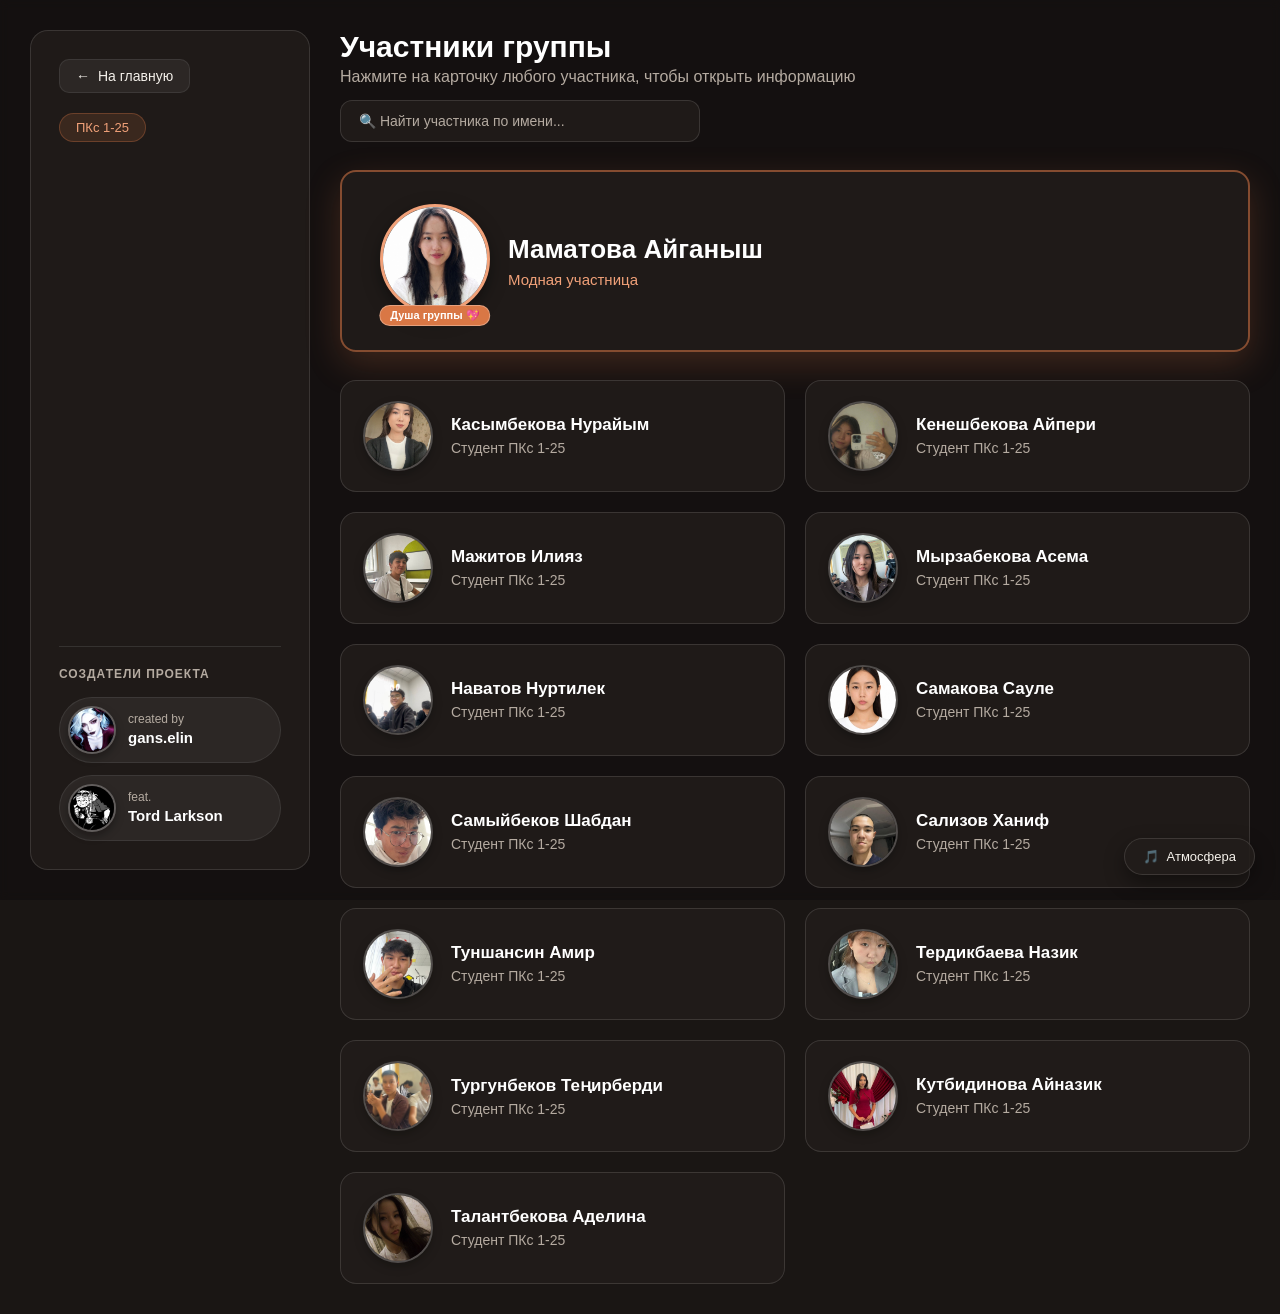
==== students.html @ 9407c45b "Add files via upload" ====
<!DOCTYPE html>
<html lang="ru">
<head>
    <meta charset="UTF-8">
    <meta name="viewport" content="width=device-width, initial-scale=1.0">
    <title>Участники • Группа ПКс 1-25</title>
    <link rel="stylesheet" href="style.css">
</head>
<body>

    <!-- Видео на задний фон -->
    <video autoplay muted loop playsinline class="bg-video">
        <source src="studground.mp4" type="video/mp4">
    </video>
    <div class="video-overlay"></div>

    <div class="page-layout">
        
        <!-- Боковая панель (навигация и авторы) -->
        <aside class="sidebar">
            <div class="sidebar-top">
                <a href="index.html" class="back-btn">
                    <span>←</span> На главную
                </a>
                <span class="group-tag">ПКс 1-25</span>
            </div>

            <div class="credits sidebar-credits">
                <span class="credits-label">Создатели проекта</span>
                <div class="authors-vertical">
                    <a href="https://instagram.com/gans.elin" target="_blank" class="author-item">
                        <img src="gans.elin.jpg" alt="gans.elin" class="avatar">
                        <div class="author-info">
                            <span class="role">created by</span>
                            <span class="name">gans.elin</span>
                        </div>
                    </a>
                    
                    <a href="https://instagram.com/nor5k1_" target="_blank" class="author-item">
                        <img src="rednorsk.jpg" alt="Tord Larkson" class="avatar">
                        <div class="author-info">
                            <span class="role">feat.</span>
                            <span class="name">Tord Larkson</span>
                        </div>
                    </a>
                </div>
            </div>
        </aside>

        <!-- Основной контент со списком участников -->
        <main class="students-content">
            
            <div class="content-header">
                <h1>Участники группы</h1>
                <p>Нажмите на карточку любого участника, чтобы открыть информацию</p>
                
                <!-- Строка живого поиска -->
                <div class="search-box">
                    <input type="text" id="searchInput" placeholder="🔍 Найти участника по имени...">
                </div>
            </div>

            <!-- Главная карточка: Айганыш -->
            <div class="student-card featured-card" 
                 data-name="Маматова Айганыш" 
                 data-role="Особо модная участница" 
                 data-hobby="Рисование, чтение, создание уютной атмосферы и стиль" 
                 data-quote="«Ребята, седня че та не вайб на пары идти»" 
                 data-img="айганыш.jpg">
                <div class="featured-avatar-wrap">
                    <img src="айганыш.jpg" alt="Маматова Айганыш" class="student-avatar">
                    <div class="star-badge" id="aiganyshEasterEgg">Душа группы 💖</div>
                </div>
                <div class="student-info">
                    <h2>Маматова Айганыш</h2>
                    <span class="student-role">Модная участница</span>
                </div>
            </div>

            <!-- Сетка остальных участников (с дата-атрибутами для модалки) -->
            <div class="students-grid">
                
                <div class="student-card" data-name="Касымбекова Нурайым" data-role="Студент ПКс 1-25" data-hobby="Учеба и технологии" data-quote="«Двигаться только вперед»" data-img="нурайым.jpg">
                    <img src="нурайым.jpg" alt="Касымбекова Нурайым" class="student-avatar-small">
                    <div class="student-info-small">
                        <h3>Касымбекова Нурайым</h3>
                        <span>Студент ПКс 1-25</span>
                    </div>
                </div>

                <div class="student-card" data-name="Кенешбекова Айпери" data-role="Студент ПКс 1-25" data-hobby="K-pop, читение, фильмы и дорамы" data-quote="«Единственный человек который может сделать тебя счастливым, это ты сам»" data-img="айпери.jpg">
                    <img src="айпери.jpg" alt="Кенешбекова Айпери" class="student-avatar-small">
                    <div class="student-info-small">
                        <h3>Кенешбекова Айпери</h3>
                        <span>Студент ПКс 1-25</span>
                    </div>
                </div>

                <div class="student-card" data-name="Мажитов Илияз" data-role="Студент ПКс 1-25" data-hobby="Футбол" data-quote="«Теперь, идина**й»" data-img="илияз.jpg">
                    <img src="илияз.jpg" alt="Мажитов Илияз" class="student-avatar-small">
                    <div class="student-info-small">
                        <h3>Мажитов Илияз</h3>
                        <span>Студент ПКс 1-25</span>
                    </div>
                </div>

                <div class="student-card" data-name="Мырзабекова Асема" data-role="Студент ПКс 1-25" data-hobby="Спать" data-quote="«Спать - это не лень, а стратегия»" data-img="асема.jpg">
                    <img src="асема.jpg" alt="Мырзабекова Асема" class="student-avatar-small">
                    <div class="student-info-small">
                        <h3>Мырзабекова Асема</h3>
                        <span>Студент ПКс 1-25</span>
                    </div>
                </div>

                <div class="student-card" data-name="Наватов Нуртилек" data-role="Студент ПКс 1-25" data-hobby="Электротехника, программирование, робототехника, прикладна физика... (дада мы поняли)" data-quote="«Не комментриуем легаси»" data-img="нурти.jpg">
                    <img src="нурти.jpg" alt="Наватов Нуртилек" class="student-avatar-small">
                    <div class="student-info-small">
                        <h3>Наватов Нуртилек</h3>
                        <span>Студент ПКс 1-25</span>
                    </div>
                </div>

                <div class="student-card" data-name="Самакова Сауле" data-role="Студент ПКс 1-25" data-hobby="Музыка, корейская индустрия, изучение языков, фильмы" data-quote="«Дорогу которую ты выбрал, нужно пройти до конца. (да)»" data-img="сауле.jpg">
                    <img src="сауле.jpg" alt="Самакова Сауле" class="student-avatar-small">
                    <div class="student-info-small">
                        <h3>Самакова Сауле</h3>
                        <span>Студент ПКс 1-25</span>
                    </div>
                </div>

                <div class="student-card" data-name="Самыйбеков Шабдан" data-role="Студент ПКс 1-25" data-hobby="Перспективное" data-quote="«Хорош не тот замок который может открыть открыть все ключи, а хорош тот ключ который может открыть все замки (это идеально бро)»" data-img="шапа.jpg">
                    <img src="шапа.jpg" alt="Самыйбеков Шабдан" class="student-avatar-small">
                    <div class="student-info-small">
                        <h3>Самыйбеков Шабдан</h3>
                        <span>Студент ПКс 1-25</span>
                    </div>
                </div>

                <div class="student-card" data-name="Сализов Ханиф" data-role="Студент ПКс 1-25" data-hobby="Бокс" data-quote="«Вы мои браться и сестры. (верим)»" data-img="ханиф.jpg">
                    <img src="ханиф.jpg" alt="Сализов Ханиф" class="student-avatar-small">
                    <div class="student-info-small">
                        <h3>Сализов Ханиф</h3>
                        <span>Студент ПКс 1-25</span>
                    </div>
                </div>

                <div class="student-card" data-name="Туншансин Амир" data-role="Студент ПКс 1-25" data-hobby="ПК" data-quote="«Работает — не трогай»" data-img="амир.jpg">
                    <img src="амир.jpg" alt="Туншансин Амир" class="student-avatar-small">
                    <div class="student-info-small">
                        <h3>Туншансин Амир</h3>
                        <span>Студент ПКс 1-25</span>
                    </div>
                </div>

                <div class="student-card" data-name="Тердикбаева Назик" data-role="Студент ПКс 1-25" data-hobby="Танцы и рисование" data-quote="«Born to die»" data-img="назик.jpg">
                    <img src="назик.jpg" alt="Тердикбаева Назик" class="student-avatar-small">
                    <div class="student-info-small">
                        <h3>Тердикбаева Назик</h3>
                        <span>Студент ПКс 1-25</span>
                    </div>
                </div>

                <div class="student-card" data-name="Тургунбеков Теңирберди" data-role="Студент ПКс 1-25" data-hobby="Игры, кодинг, рисование" data-quote="«Только вперед!!!»" data-img="тени.jpg">
                    <img src="тени.jpg" alt="Тургунбеков Теңирберди" class="student-avatar-small">
                    <div class="student-info-small">
                        <h3>Тургунбеков Теңирберди</h3>
                        <span>Студент ПКс 1-25</span>
                    </div>
                </div>

                <div class="student-card" data-name="Кутбидинова Айназик" data-role="Студент ПКс 1-25" data-hobby="Смм мобилография" data-quote="«В голове бизнес план, на карте 67 сом»" data-img="айназик.jpg">
                    <img src="айназик.jpg" alt="Кутбидинова Айназик" class="student-avatar-small">
                    <div class="student-info-small">
                        <h3>Кутбидинова Айназик</h3>
                        <span>Студент ПКс 1-25</span>
                    </div>
                </div>

                <div class="student-card" data-name="Талантбекова Аделина" data-role="Студент ПКс 1-25" data-hobby="Визажист" data-quote="«Кто не рискует, тот не пьет. (водку?)»" data-img="аделина.jpg">
                    <img src="аделина.jpg" alt="Талантбекова Аделина" class="student-avatar-small">
                    <div class="student-info-small">
                        <h3>Талантбекова Аделина</h3>
                        <span>Студент ПКс 1-25</span>
                    </div>
                </div>

            </div>
        </main>

    </div>

    <!-- МОДАЛЬНОЕ ОКНО (скрыто по умолчанию) -->
    <div id="studentModal" class="modal-overlay">
        <div class="modal-content">
            <button class="modal-close">&times;</button>
            <div class="modal-avatar-wrap">
                <img id="modalAvatar" src="" alt="" class="modal-avatar">
            </div>
            <h2 id="modalName">Имя Фамилия</h2>
            <span id="modalRole" class="modal-role">Роль</span>
            
            <div class="modal-info-block">
                <div class="info-row">
                    <span class="info-label">Хобби:</span>
                    <span id="modalHobby" class="info-value">Хобби человека</span>
                </div>
                <div class="info-row">
                    <span class="info-label">Цитата:</span>
                    <span id="modalQuote" class="info-value-quote">«Цитата»</span>
                </div>
            </div>
        </div>
    </div>

<!-- Фоновое аудио (положи в папку файл с именем autumn-sound.mp3) -->
    <audio id="ambientAudio" loop>
        <source src="autumn-sound.mp3" type="audio/mpeg">
    </audio>

    <!-- Плавающая кнопка переключения аудио-атмосферы -->
    <button id="audioToggleBtn" class="audio-float-btn" title="Включить осеннюю атмосферу">
        <span class="audio-icon">🎵</span>
        <span class="audio-text">Атмосфера</span>
    </button>

    <script src="script.js"></script>
</body>
</html>
---- style.css ----
/* Осенняя палитра и мягкие тёплые тона */
:root {
    --bg-card: rgba(35, 30, 28, 0.78);
    --text-main: #f4f0ea;
    --text-muted: #b5aba1;
    --accent: #d97745;
    --accent-hover: #c46537;
    --border-color: rgba(255, 255, 255, 0.12);
    --radius: 18px;
}

* {
    margin: 0;
    padding: 0;
    box-sizing: border-box;
    font-family: -apple-system, BlinkMacSystemFont, "Segoe UI", Roboto, Helvetica, Arial, sans-serif;
}

body {
    background-color: #1a1614;
    color: var(--text-main);
    min-height: 100vh;
    position: relative;
    overflow-x: hidden;
    transition: opacity 0.3s ease;
}

/* Фиксированное видео на заднем фоне */
.bg-video {
    position: fixed;
    top: 0;
    left: 0;
    width: 100vw;
    height: 100vh;
    object-fit: cover;
    z-index: -2;
}

.video-overlay {
    position: fixed;
    top: 0;
    left: 0;
    width: 100vw;
    height: 100vh;
    background: rgba(18, 15, 14, 0.65);
    backdrop-filter: blur(4px);
    -webkit-backdrop-filter: blur(4px);
    z-index: -1;
}

/* Главная страница */
body:not(:has(.page-layout)) {
    display: flex;
    justify-content: center;
    align-items: center;
}

.wrapper {
    width: 100%;
    max-width: 620px;
    padding: 24px;
    display: flex;
    flex-direction: column;
    align-items: center;
    text-align: center;
    z-index: 1;
}

.site-header {
    margin-bottom: 20px;
}

.group-tag {
    display: inline-block;
    background: rgba(217, 119, 69, 0.15);
    color: #f1a179;
    padding: 6px 16px;
    border-radius: 20px;
    font-size: 13px;
    font-weight: 500;
    border: 1px solid rgba(217, 119, 69, 0.3);
}

.hero {
    background: var(--bg-card);
    backdrop-filter: blur(12px);
    -webkit-backdrop-filter: blur(12px);
    border: 1px solid var(--border-color);
    border-radius: var(--radius);
    padding: 44px 36px;
    box-shadow: 0 15px 35px rgba(0, 0, 0, 0.4);
    width: 100%;
    margin-bottom: 20px;
    opacity: 0;
    transform: translateY(12px);
    transition: opacity 0.5s ease, transform 0.5s ease;
}

.hero.loaded {
    opacity: 1;
    transform: translateY(0);
}

.hero h1 {
    font-size: 26px;
    font-weight: 600;
    margin-bottom: 12px;
    color: #fff;
    letter-spacing: -0.01em;
}

.hero p {
    font-size: 15px;
    color: var(--text-muted);
    line-height: 1.6;
    margin-bottom: 30px;
}

.btn {
    display: inline-block;
    background-color: var(--accent);
    color: #ffffff;
    padding: 13px 30px;
    border-radius: 12px;
    text-decoration: none;
    font-weight: 500;
    font-size: 15px;
    transition: background-color 0.2s ease, transform 0.1s ease;
    box-shadow: 0 4px 15px rgba(217, 119, 69, 0.3);
}

.btn:hover {
    background-color: var(--accent-hover);
}

.btn:active {
    transform: scale(0.98);
}

/* Кредиты */
.credits {
    margin-top: 36px;
    padding-top: 24px;
    border-top: 1px solid rgba(255, 255, 255, 0.1);
}

.credits-label {
    display: block;
    font-size: 12px;
    text-transform: uppercase;
    letter-spacing: 0.08em;
    color: var(--text-muted);
    font-weight: 600;
    margin-bottom: 16px;
}

.authors {
    display: flex;
    justify-content: center;
    align-items: center;
    gap: 16px;
    flex-wrap: wrap;
}

.author-item {
    display: flex;
    align-items: center;
    gap: 12px;
    background: rgba(255, 255, 255, 0.06);
    padding: 8px 18px 8px 8px;
    border-radius: 40px;
    border: 1px solid rgba(255, 255, 255, 0.08);
    text-decoration: none;
    transition: all 0.2s ease;
}

.author-item:hover {
    background: rgba(255, 255, 255, 0.12);
    border-color: rgba(217, 119, 69, 0.4);
    transform: translateY(-2px);
}

.avatar {
    width: 48px;
    height: 48px;
    border-radius: 50%;
    object-fit: cover;
    border: 2px solid rgba(255, 255, 255, 0.25);
    box-shadow: 0 4px 8px rgba(0, 0, 0, 0.3);
}

.author-info {
    display: flex;
    flex-direction: column;
    align-items: flex-start;
    line-height: 1.3;
}

.role {
    font-size: 12px;
    color: var(--text-muted);
}

.name {
    font-size: 15px;
    font-weight: 600;
    color: #fff;
}

/* СТРАНИЦА СТУДЕНТОВ */
.page-layout {
    display: flex;
    min-height: 100vh;
    max-width: 1350px;
    margin: 0 auto;
    padding: 30px;
    gap: 30px;
    z-index: 1;
    position: relative;
}

.sidebar {
    width: 280px;
    flex-shrink: 0;
    background: var(--bg-card);
    backdrop-filter: blur(12px);
    -webkit-backdrop-filter: blur(12px);
    border: 1px solid var(--border-color);
    border-radius: var(--radius);
    padding: 28px;
    display: flex;
    flex-direction: column;
    justify-content: space-between;
    height: calc(100vh - 60px);
    position: sticky;
    top: 30px;
}

.sidebar-top {
    display: flex;
    flex-direction: column;
    gap: 20px;
    align-items: flex-start;
}

.back-btn {
    display: inline-flex;
    align-items: center;
    gap: 8px;
    color: var(--text-main);
    text-decoration: none;
    font-size: 14px;
    font-weight: 500;
    background: rgba(255, 255, 255, 0.06);
    padding: 8px 16px;
    border-radius: 10px;
    border: 1px solid rgba(255, 255, 255, 0.08);
    transition: all 0.2s ease;
}

.back-btn:hover {
    background: rgba(255, 255, 255, 0.12);
    border-color: rgba(217, 119, 69, 0.4);
}

.sidebar-credits {
    margin-top: 0;
    border-top: 1px solid rgba(255, 255, 255, 0.1);
    padding-top: 20px;
}

.authors-vertical {
    display: flex;
    flex-direction: column;
    gap: 12px;
}

.authors-vertical .author-item {
    width: 100%;
}

.students-content {
    flex-grow: 1;
    display: flex;
    flex-direction: column;
    gap: 28px;
}

.content-header h1 {
    font-size: 30px;
    font-weight: 600;
    color: #fff;
    margin-bottom: 4px;
}

.content-header p {
    color: var(--text-muted);
    font-size: 16px;
}

/* Увеличенная Главная карточка (Айганыш) */
.featured-card {
    background: linear-gradient(135deg, rgba(217, 119, 69, 0.28), rgba(35, 30, 28, 0.88));
    border: 2px solid rgba(217, 119, 69, 0.55) !important;
    box-shadow: 0 12px 35px rgba(217, 119, 69, 0.22);
    padding: 32px 38px !important;
    display: flex;
    align-items: center;
    gap: 28px;
    border-radius: var(--radius);
    backdrop-filter: blur(12px);
}

.featured-avatar-wrap {
    position: relative;
    flex-shrink: 0;
}

/* Четкий увеличенный аватар Айганыш */
.student-avatar {
    width: 110px;
    height: 110px;
    border-radius: 50%;
    object-fit: cover;
    object-position: center;
    border: 3px solid #f1a179;
    box-shadow: 0 6px 18px rgba(0, 0, 0, 0.4);
    image-rendering: -webkit-optimize-contrast;
}

.star-badge {
    position: absolute;
    bottom: -8px;
    left: 50%;
    transform: translateX(-50%);
    background: #d97745;
    color: #fff;
    font-size: 11px;
    font-weight: 600;
    padding: 3px 10px;
    border-radius: 20px;
    white-space: nowrap;
    border: 1px solid rgba(255, 255, 255, 0.3);
}

.featured-card .student-info h2 {
    font-size: 26px;
    font-weight: 700;
    color: #fff;
    margin-bottom: 6px;
}

.featured-card .student-role {
    font-size: 15px;
    color: #f1a179;
    font-weight: 500;
}

/* Сетка остальных студентов (Увеличены карточки) */
.students-grid {
    display: grid;
    grid-template-columns: repeat(auto-fill, minmax(310px, 1fr));
    gap: 20px;
}

/* Просторная карточка */
.student-card {
    background: var(--bg-card);
    backdrop-filter: blur(10px);
    -webkit-backdrop-filter: blur(10px);
    border: 1px solid var(--border-color);
    border-radius: 16px;
    padding: 20px 22px;
    display: flex;
    align-items: center;
    gap: 18px;
    transition: transform 0.2s ease, border-color 0.2s ease;
}

.student-card:hover {
    transform: translateY(-4px);
    border-color: rgba(217, 119, 69, 0.45);
}

/* Увеличенные и четкие аватарки */
.student-avatar-small {
    width: 70px;
    height: 70px;
    flex-shrink: 0;
    border-radius: 50%;
    object-fit: cover;
    object-position: center;
    border: 2px solid rgba(255, 255, 255, 0.22);
    image-rendering: -webkit-optimize-contrast;
    box-shadow: 0 4px 10px rgba(0, 0, 0, 0.25);
}

.student-info-small h3 {
    font-size: 17px;
    font-weight: 600;
    color: #fff;
    margin-bottom: 4px;
}

.student-info-small span {
    font-size: 14px;
    color: var(--text-muted);
}

/* Мобильная версия */
@media (max-width: 850px) {
    .page-layout {
        flex-direction: column;
        padding: 15px;
    }
    
    .sidebar {
        width: 100%;
        height: auto;
        position: relative;
        top: 0;
        flex-direction: row;
        align-items: center;
        flex-wrap: wrap;
        gap: 15px;
    }

    .sidebar-top {
        flex-direction: row;
        align-items: center;
        justify-content: space-between;
        width: 100%;
    }

    .sidebar-credits {
        width: 100%;
        border-top: 1px solid rgba(255, 255, 255, 0.1);
        padding-top: 15px;
    }

    .authors-vertical {
        flex-direction: row;
        justify-content: space-around;
    }

    .authors-vertical .author-item {
        width: auto;
    }
}

/* ===========================
   СТИЛИ МОДАЛЬНОГО ОКНА
   =========================== */

.modal-overlay {
    position: fixed;
    top: 0;
    left: 0;
    width: 100vw;
    height: 100vh;
    background: rgba(18, 15, 14, 0.7);
    backdrop-filter: blur(8px);
    -webkit-backdrop-filter: blur(8px);
    display: flex;
    justify-content: center;
    align-items: center;
    z-index: 100;
    opacity: 0;
    visibility: hidden;
    transition: opacity 0.3s ease, visibility 0.3s ease;
}

.modal-overlay.active {
    opacity: 1;
    visibility: visible;
}

.modal-content {
    background: rgba(35, 30, 28, 0.95);
    border: 1px solid rgba(217, 119, 69, 0.4);
    border-radius: 20px;
    padding: 35px 30px;
    width: 90%;
    max-width: 420px;
    text-align: center;
    position: relative;
    box-shadow: 0 20px 40px rgba(0, 0, 0, 0.5);
    transform: translateY(20px) scale(0.95);
    transition: transform 0.3s cubic-bezier(0.175, 0.885, 0.32, 1.275);
}

.modal-overlay.active .modal-content {
    transform: translateY(0) scale(1);
}

.modal-close {
    position: absolute;
    top: 15px;
    right: 20px;
    background: none;
    border: none;
    color: var(--text-muted);
    font-size: 28px;
    cursor: pointer;
    transition: color 0.2s ease;
}

.modal-close:hover {
    color: #fff;
}

.modal-avatar-wrap {
    margin-bottom: 16px;
}

.modal-avatar {
    width: 100px;
    height: 100px;
    border-radius: 50%;
    object-fit: cover;
    object-position: center;
    border: 3px solid #d97745;
    box-shadow: 0 6px 20px rgba(217, 119, 69, 0.3);
    image-rendering: -webkit-optimize-contrast;
}

.modal-content h2 {
    font-size: 22px;
    font-weight: 700;
    color: #fff;
    margin-bottom: 4px;
}

.modal-role {
    font-size: 13px;
    color: #f1a179;
    display: block;
    margin-bottom: 24px;
    font-weight: 500;
}

.modal-info-block {
    display: flex;
    flex-direction: column;
    gap: 12px;
    text-align: left;
    background: rgba(255, 255, 255, 0.04);
    padding: 16px;
    border-radius: 12px;
    border: 1px solid rgba(255, 255, 255, 0.06);
}

.info-row {
    display: flex;
    flex-direction: column;
    gap: 4px;
}

.info-label {
    font-size: 11px;
    text-transform: uppercase;
    letter-spacing: 0.05em;
    color: var(--text-muted);
    font-weight: 600;
}

.info-value {
    font-size: 14px;
    color: #f4f0ea;
}

.info-value-quote {
    font-size: 14px;
    color: #f1a179;
    font-style: italic;
}

/* Делаем карточки кликабельными с курсором-указателем */
.student-card {
    cursor: pointer;
}

/* Стили для поиска */
.search-box {
    margin-top: 14px;
    width: 100%;
    max-width: 360px;
}

.search-box input {
    width: 100%;
    background: var(--bg-card);
    border: 1px solid var(--border-color);
    border-radius: 12px;
    padding: 12px 18px;
    color: #fff;
    font-size: 14px;
    outline: none;
    transition: border-color 0.2s ease, box-shadow 0.2s ease;
    backdrop-filter: blur(10px);
}

.search-box input::placeholder {
    color: var(--text-muted);
}

.search-box input:focus {
    border-color: rgba(217, 119, 69, 0.7);
    box-shadow: 0 0 12px rgba(217, 119, 69, 0.25);
}

/* Пасхальный бейдж для Айганыш */
.star-badge {
    cursor: pointer;
    transition: transform 0.2s ease, background-color 0.2s ease;
    user-select: none;
}

.star-badge:hover {
    transform: translateX(-50%) scale(1.08);
    background: #e86330;
}

/* Анимация летающих сердечек */
@keyframes floatUp {
    0% {
        transform: translateY(0) scale(0.8);
        opacity: 1;
    }
    100% {
        transform: translateY(-90px) scale(1.3);
        opacity: 0;
    }
}

.floating-heart {
    position: fixed;
    color: #ff5c8a;
    font-size: 22px;
    pointer-events: none;
    animation: floatUp 1s ease-out forwards;
    z-index: 9999;
}

/* Кнопка фоновой аудио-атмосферы */
.audio-float-btn {
    position: fixed;
    bottom: 25px;
    right: 25px;
    background: var(--bg-card);
    backdrop-filter: blur(12px);
    -webkit-backdrop-filter: blur(12px);
    border: 1px solid var(--border-color);
    color: var(--text-main);
    padding: 10px 18px;
    border-radius: 30px;
    display: flex;
    align-items: center;
    gap: 8px;
    cursor: pointer;
    z-index: 90;
    box-shadow: 0 8px 20px rgba(0, 0, 0, 0.4);
    transition: all 0.3s ease;
    font-size: 13px;
    font-weight: 500;
}

.audio-float-btn:hover {
    border-color: rgba(217, 119, 69, 0.6);
    transform: translateY(-2px);
    background: rgba(45, 38, 35, 0.9);
}

/* Активное состояние во время воспроизведения музыки */
.audio-float-btn.playing {
    border-color: #d97745;
    background: rgba(217, 119, 69, 0.25);
    box-shadow: 0 0 15px rgba(217, 119, 69, 0.4);
}

.audio-float-btn.playing .audio-icon {
    animation: pulseIcon 1.5s infinite ease-in-out;
}

@keyframes pulseIcon {
    0%, 100% { transform: scale(1); }
    50% { transform: scale(1.25); }
}
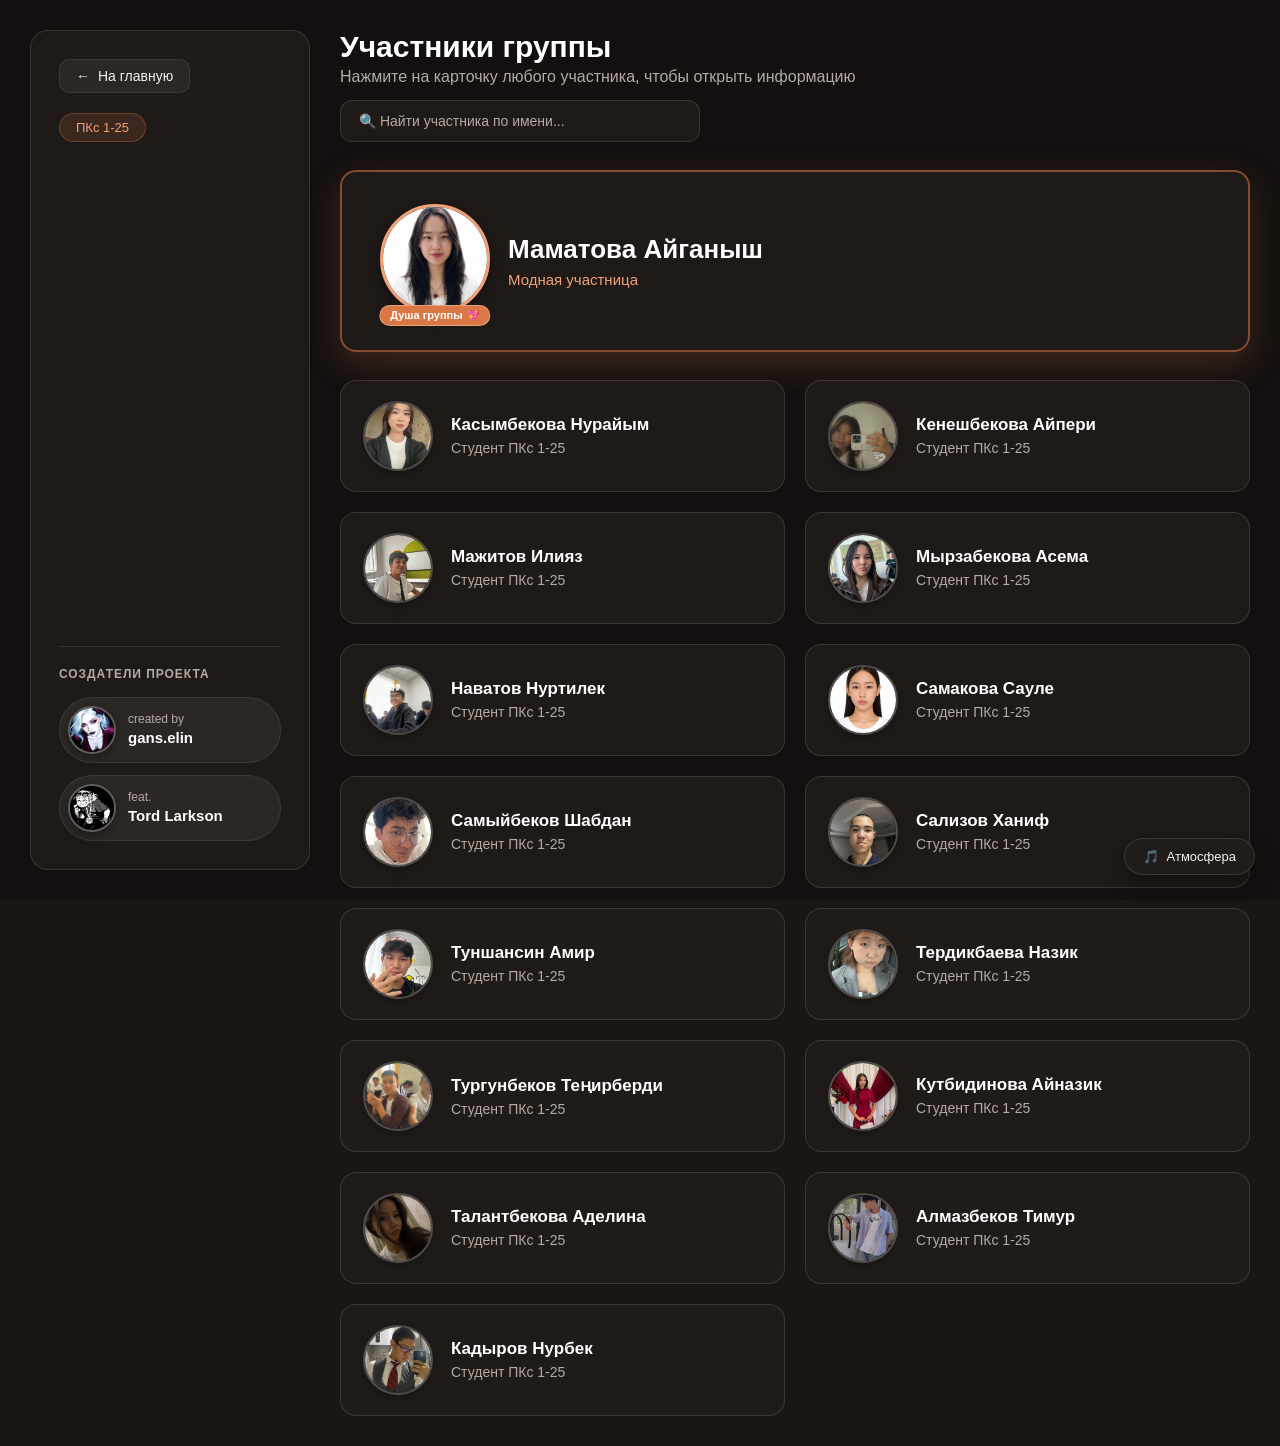
==== commit 70f58008: "Add files via upload" ====
--- a/students.html
+++ b/students.html
@@ -80,7 +80,7 @@
             <!-- Сетка остальных участников (с дата-атрибутами для модалки) -->
             <div class="students-grid">
                 
-                <div class="student-card" data-name="Касымбекова Нурайым" data-role="Студент ПКс 1-25" data-hobby="Учеба и технологии" data-quote="«Двигаться только вперед»" data-img="нурайым.jpg">
+                <div class="student-card" data-name="Касымбекова Нурайым" data-role="Студент ПКс 1-25" data-hobby="Мобилография" data-quote="«Жизнь не идеальна, но в каждом дне есть что-то прекрасное. (хорошо сказано)»" data-img="нурайым.jpg">
                     <img src="нурайым.jpg" alt="Касымбекова Нурайым" class="student-avatar-small">
                     <div class="student-info-small">
                         <h3>Касымбекова Нурайым</h3>
@@ -180,6 +180,22 @@
                     <img src="аделина.jpg" alt="Талантбекова Аделина" class="student-avatar-small">
                     <div class="student-info-small">
                         <h3>Талантбекова Аделина</h3>
+                        <span>Студент ПКс 1-25</span>
+                    </div>
+                </div>
+
+                <div class="student-card" data-name="Алмазбеков Тимур" data-role="Студент ПКс 1-25" data-hobby="Манги" data-quote="«Лучше посрать и опоздать, чем прийти и обосраться»" data-img="тимур.jpg">
+                    <img src="тимур.jpg" alt="Алмазбеков Тимур" class="student-avatar-small">
+                    <div class="student-info-small">
+                        <h3>Алмазбеков Тимур</h3>
+                        <span>Студент ПКс 1-25</span>
+                    </div>
+                </div>
+
+                <div class="student-card" data-name="Кадыров Нурбек" data-role="Студент ПКс 1-25" data-hobby="Шахматы" data-quote="«Ты не ты, когда голоден»" data-img="нурбек.jpg">
+                    <img src="нурбек.jpg" alt="Кадыров Нурбек" class="student-avatar-small">
+                    <div class="student-info-small">
+                        <h3>Кадыров Нурбек</h3>
                         <span>Студент ПКс 1-25</span>
                     </div>
                 </div>
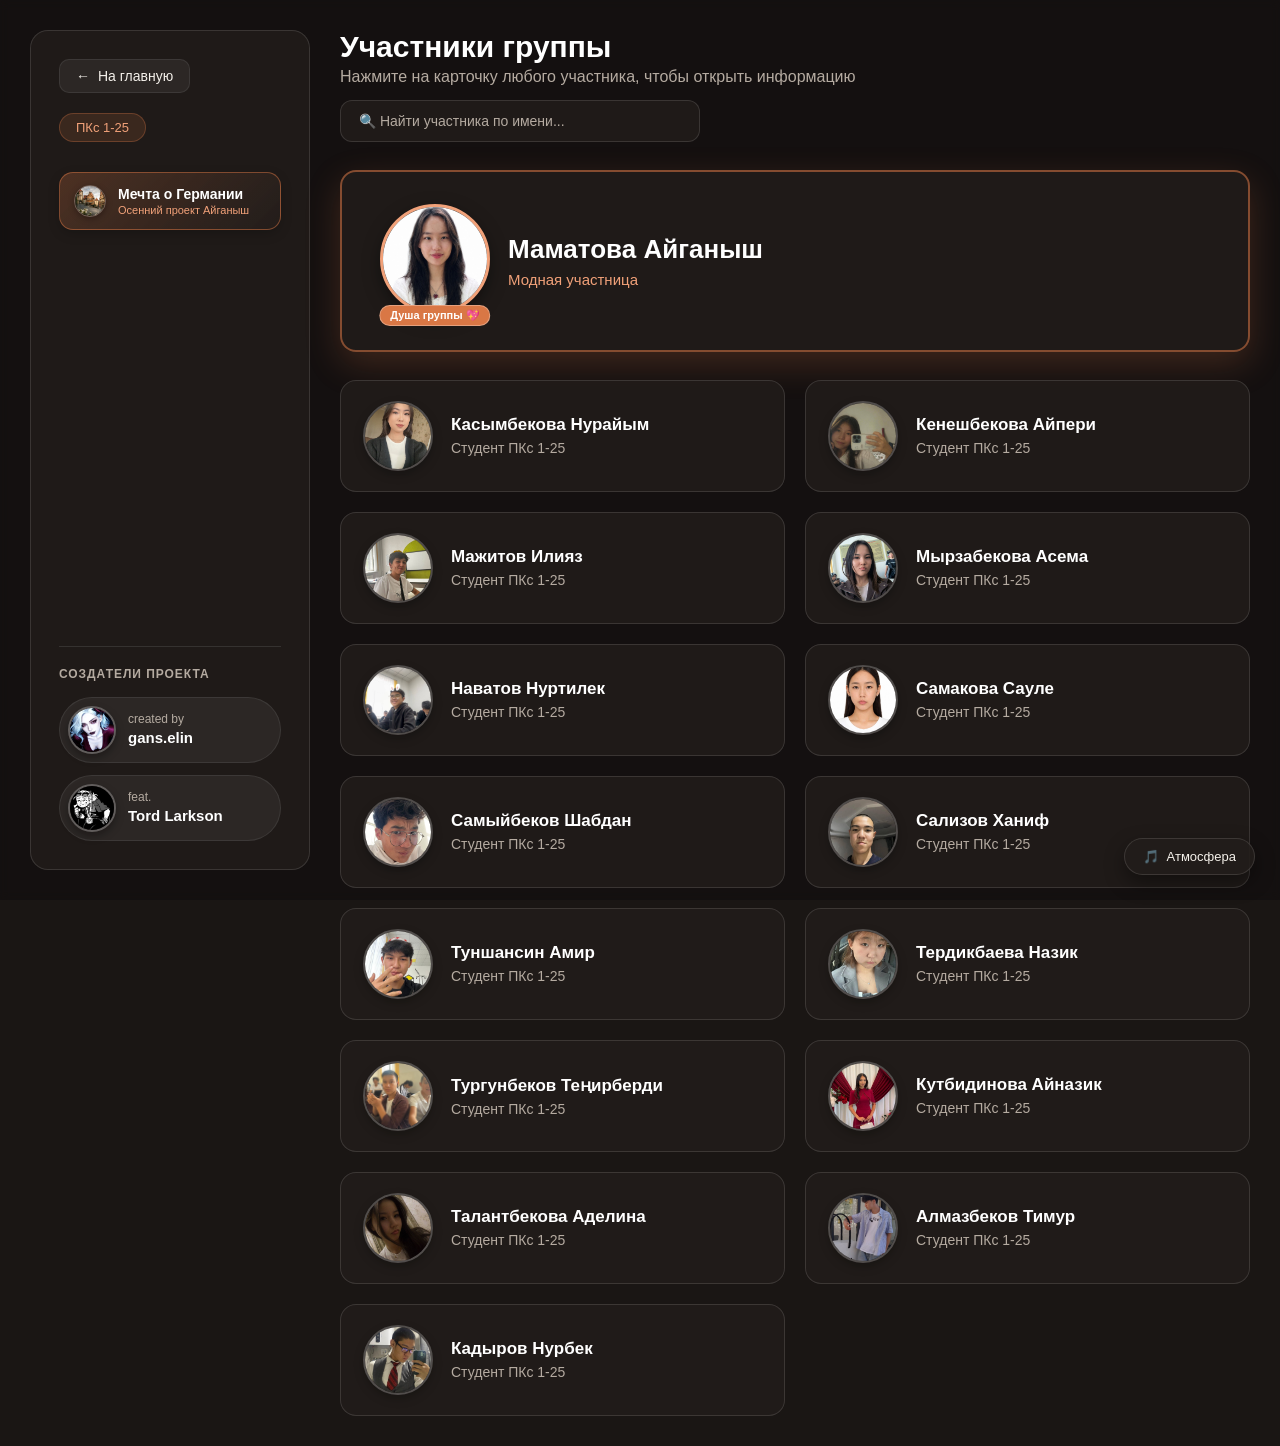
==== commit 699a95a6: "Add files via upload" ====
--- a/students.html
+++ b/students.html
@@ -16,13 +16,22 @@
 
     <div class="page-layout">
         
-        <!-- Боковая панель (навигация и авторы) -->
+       <!-- Боковая панель (навигация и авторы) -->
         <aside class="sidebar">
             <div class="sidebar-top">
                 <a href="index.html" class="back-btn">
                     <span>←</span> На главную
                 </a>
                 <span class="group-tag">ПКс 1-25</span>
+
+                <!-- КНОПКА ПЕРЕХОДА НА САЙТ О ГЕРМАНИИ -->
+                <a href="germany.html" class="germany-link-btn">
+    <img src="germany.jpg" alt="Германия" class="btn-icon-img">
+    <div class="btn-text">
+        <span class="btn-title">Мечта о Германии</span>
+        <span class="btn-sub">Осенний проект Айганыш</span>
+    </div>
+</a>
             </div>
 
             <div class="credits sidebar-credits">
--- a/style.css
+++ b/style.css
@@ -685,4 +685,297 @@
 @keyframes pulseIcon {
     0%, 100% { transform: scale(1); }
     50% { transform: scale(1.25); }
+}
+
+/* ===========================
+   МОБИЛЬНАЯ АДАПТАЦИЯ (< 850px)
+   =========================== */
+@media (max-width: 850px) {
+    .page-layout {
+        flex-direction: column;
+        padding: 12px;
+        gap: 16px;
+    }
+    
+    /* Сайдбар превращается в верхнюю панель */
+    .sidebar {
+        width: 100%;
+        height: auto;
+        position: relative;
+        top: 0;
+        padding: 20px;
+        flex-direction: column;
+        gap: 15px;
+    }
+
+    .sidebar-top {
+        flex-direction: row;
+        align-items: center;
+        justify-content: space-between;
+        width: 100%;
+    }
+
+    .sidebar-credits {
+        width: 100%;
+        border-top: 1px solid rgba(255, 255, 255, 0.1);
+        padding-top: 15px;
+    }
+
+    .authors-vertical {
+        flex-direction: row;
+        justify-content: space-around;
+        gap: 10px;
+    }
+
+    .authors-vertical .author-item {
+        width: auto;
+        padding: 6px 12px 6px 6px;
+    }
+
+    /* Сетка карточек на телефоне — строго в 1 колонку */
+    .students-grid {
+        grid-template-columns: 1fr;
+        gap: 12px;
+    }
+
+    /* Карточка Айганыш адаптируется под мобильный экран */
+    .featured-card {
+        flex-direction: column;
+        text-align: center;
+        padding: 24px 20px !important;
+        gap: 16px;
+    }
+
+    .content-header h1 {
+        font-size: 24px;
+    }
+
+    /* Модальное окно на весь экран по ширине телефона */
+    .modal-content {
+        width: 92%;
+        padding: 25px 20px;
+    }
+}
+
+/* Кнопка перехода на проект о Германии в сайдбаре */
+.germany-link-btn {
+    display: flex;
+    align-items: center;
+    gap: 12px;
+    width: 100%;
+    margin-top: 10px;
+    padding: 12px 14px;
+    background: linear-gradient(135deg, rgba(217, 119, 69, 0.25), rgba(35, 30, 28, 0.8));
+    border: 1px solid rgba(217, 119, 69, 0.5);
+    border-radius: 14px;
+    text-decoration: none;
+    transition: all 0.3s ease;
+    box-shadow: 0 4px 12px rgba(0, 0, 0, 0.2);
+}
+
+.germany-link-btn:hover {
+    transform: translateY(-2px);
+    border-color: #d97745;
+    background: linear-gradient(135deg, rgba(217, 119, 69, 0.4), rgba(45, 38, 35, 0.9));
+    box-shadow: 0 6px 18px rgba(217, 119, 69, 0.3);
+}
+
+/* Круглые иконки в кнопках переходов */
+.germany-link-btn .btn-icon-img {
+    width: 32px;
+    height: 32px;
+    border-radius: 50%; /* Делает иконку идеально круглой */
+    object-fit: cover;
+    flex-shrink: 0;
+    border: 1.5px solid rgba(255, 255, 255, 0.25);
+    box-shadow: 0 2px 6px rgba(0, 0, 0, 0.3);
+}
+
+.germany-link-btn .btn-text {
+    display: flex;
+    flex-direction: column;
+    align-items: flex-start;
+}
+
+.germany-link-btn .btn-title {
+    font-size: 14px;
+    font-weight: 600;
+    color: #fff;
+    line-height: 1.2;
+}
+
+.germany-link-btn .btn-sub {
+    font-size: 11px;
+    color: #f1a179;
+    margin-top: 2px;
+}
+
+/* Стили карточек про Германию */
+.germany-section {
+    margin-top: 10px;
+}
+
+.section-title {
+    margin-bottom: 20px;
+}
+
+.section-title h2 {
+    font-size: 22px;
+    font-weight: 700;
+    color: #fff;
+}
+
+.section-title p {
+    font-size: 14px;
+    color: var(--text-muted);
+}
+
+.germany-card {
+    flex-direction: column;
+    align-items: flex-start;
+    padding: 0 !important;
+    overflow: hidden;
+}
+
+.germany-card-img {
+    width: 100%;
+    height: 160px;
+    object-fit: cover;
+    border-bottom: 1px solid var(--border-color);
+    transition: transform 0.4s ease;
+}
+
+.germany-card:hover .germany-card-img {
+    transform: scale(1.05);
+}
+
+.germany-card-info {
+    padding: 16px 20px;
+}
+
+.germany-card-info h3 {
+    font-size: 18px;
+    font-weight: 600;
+    color: #fff;
+    margin-bottom: 4px;
+}
+
+.germany-card-info span {
+    font-size: 13px;
+    color: var(--text-muted);
+}
+
+/* Модалка про Германию */
+.germany-modal-content {
+    max-width: 500px;
+    text-align: left;
+}
+
+.germany-modal-img {
+    width: 100%;
+    height: 200px;
+    object-fit: cover;
+    border-radius: 12px;
+    margin-bottom: 16px;
+    border: 1px solid rgba(217, 119, 69, 0.4);
+}
+
+/* Блок с акцентной цитатой про осень */
+.autumn-quote-block {
+    margin-top: 25px;
+    background: linear-gradient(135deg, rgba(217, 119, 69, 0.18), rgba(35, 30, 28, 0.75));
+    border: 1px solid rgba(217, 119, 69, 0.4);
+    border-left: 4px solid #d97745;
+    padding: 18px 22px;
+    border-radius: 14px;
+    backdrop-filter: blur(8px);
+}
+
+.autumn-quote-block p {
+    font-size: 15px;
+    color: #f4f0ea;
+    line-height: 1.6;
+}
+
+.autumn-quote-block span {
+    font-style: italic;
+    color: #f1a179;
+}
+
+/* ===========================
+   АНИМИРОВАННЫЙ СЛАЙДЕР ЦИТАТ
+   =========================== */
+.quotes-slider-block {
+    position: relative;
+    margin: 20px 0 35px 0;
+    background: linear-gradient(135deg, rgba(217, 119, 69, 0.2), rgba(35, 30, 28, 0.85));
+    border: 1px solid rgba(217, 119, 69, 0.45);
+    border-left: 4px solid #d97745;
+    padding: 22px 26px 38px 26px;
+    border-radius: 16px;
+    backdrop-filter: blur(10px);
+    min-height: 90px;
+    display: flex;
+    align-items: center;
+    box-shadow: 0 8px 24px rgba(0, 0, 0, 0.25);
+}
+
+/* Плавные анимации затухания и появления */
+@keyframes quoteFadeIn {
+    0% {
+        opacity: 0;
+        transform: translateY(6px);
+    }
+    100% {
+        opacity: 1;
+        transform: translateY(0);
+    }
+}
+
+.quote-slide {
+    display: none;
+    opacity: 0;
+    width: 100%;
+}
+
+/* При появлении плавно проявляется и чуть приподнимается */
+.quote-slide.active {
+    display: block;
+    animation: quoteFadeIn 0.8s ease-in-out forwards;
+}
+
+.quote-slide p {
+    font-size: 15px;
+    color: #f4f0ea;
+    line-height: 1.6;
+    margin: 0;
+}
+
+.quote-slide span {
+    font-style: italic;
+    color: #f1a179;
+}
+
+/* Индикаторы (точки снизу) */
+.quote-dots {
+    position: absolute;
+    bottom: 10px;
+    right: 20px;
+    display: flex;
+    gap: 6px;
+}
+
+.quote-dots .dot {
+    width: 8px;
+    height: 8px;
+    background: rgba(255, 255, 255, 0.25);
+    border-radius: 50%;
+    cursor: pointer;
+    transition: all 0.3s ease;
+}
+
+.quote-dots .dot.active {
+    background: #d97745;
+    transform: scale(1.3);
+    box-shadow: 0 0 8px rgba(217, 119, 69, 0.6);
 }
